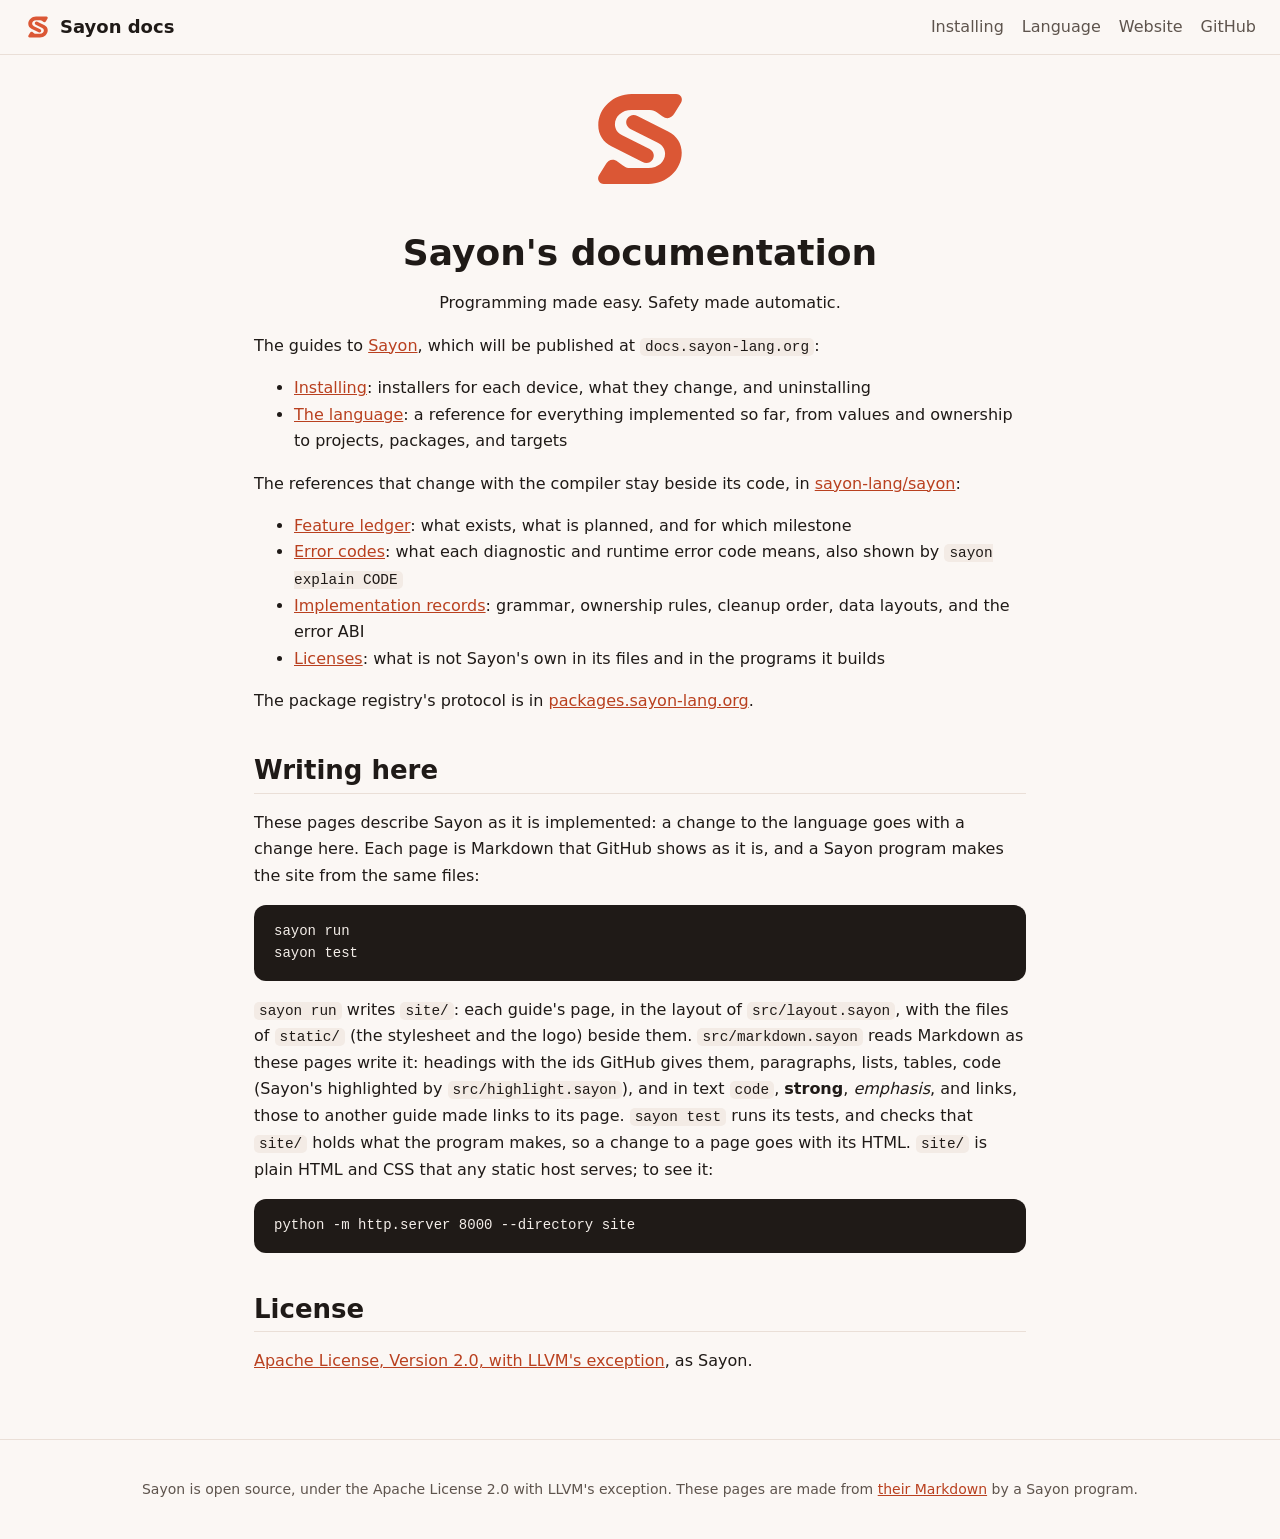
==== site/index.html @ 845d3157 "Make the guides into a site with a Sayon program src/markdown.sayon reads the guides' Markdown into " ====
<!doctype html>
<html lang="en">
<head>
  <meta charset="utf-8">
  <meta name="viewport" content="width=device-width, initial-scale=1">
  <title>Sayon's documentation</title>
  <link rel="icon" href="favicon.ico" sizes="any">
  <link rel="icon" href="images/logo.svg" type="image/svg+xml">
  <link rel="stylesheet" href="style.css">
</head>
<body>
  <header class="bar">
    <a class="brand" href="index.html"><img src="images/logo.svg" alt="" width="28" height="28"> Sayon docs</a>
    <nav aria-label="Guides">
      <a href="installing.html">Installing</a>
      <a href="language.html">Language</a>
      <a href="https://github.com/sayon-lang/www.sayon-lang.org">Website</a>
      <a href="https://github.com/sayon-lang/docs.sayon-lang.org">GitHub</a>
    </nav>
  </header>
  <div class="page">
    <main class="text">
<p align="center">
  <img src="images/logo.svg" alt="Sayon logo" width="120">
</p>
<h1 align="center">Sayon's documentation</h1>
<p align="center">Programming made easy. Safety made automatic.</p>
<p>The guides to <a href="https://github.com/sayon-lang/sayon">Sayon</a>, which will be published at <code>docs.sayon-lang.org</code>:</p>
<ul>
<li><a href="installing.html">Installing</a>: installers for each device, what they change, and uninstalling</li>
<li><a href="language.html">The language</a>: a reference for everything implemented so far, from values and ownership to projects, packages, and targets</li>
</ul>
<p>The references that change with the compiler stay beside its code, in <a href="https://github.com/sayon-lang/sayon/tree/main/docs">sayon-lang/sayon</a>:</p>
<ul>
<li><a href="https://github.com/sayon-lang/sayon/blob/main/docs/features.md">Feature ledger</a>: what exists, what is planned, and for which milestone</li>
<li><a href="https://github.com/sayon-lang/sayon/blob/main/docs/errors.md">Error codes</a>: what each diagnostic and runtime error code means, also shown by <code>sayon explain CODE</code></li>
<li><a href="https://github.com/sayon-lang/sayon/blob/main/docs/implementation.md">Implementation records</a>: grammar, ownership rules, cleanup order, data layouts, and the error ABI</li>
<li><a href="https://github.com/sayon-lang/sayon/blob/main/docs/licenses.md">Licenses</a>: what is not Sayon's own in its files and in the programs it builds</li>
</ul>
<p>The package registry's protocol is in <a href="https://github.com/sayon-lang/packages.sayon-lang.org">packages.sayon-lang.org</a>.</p>
<h2 id="writing-here">Writing here</h2>
<p>These pages describe Sayon as it is implemented: a change to the language goes with a change here. Each page is Markdown that GitHub shows as it is, and a Sayon program makes the site from the same files:</p>
<pre><code class="language-bash">sayon run
sayon test</code></pre>
<p><code>sayon run</code> writes <code>site/</code>: each guide's page, in the layout of <code>src/layout.sayon</code>, with the files of <code>static/</code> (the stylesheet and the logo) beside them. <code>src/markdown.sayon</code> reads Markdown as these pages write it: headings with the ids GitHub gives them, paragraphs, lists, tables, code (Sayon's highlighted by <code>src/highlight.sayon</code>), and in text <code>code</code>, <strong>strong</strong>, <em>emphasis</em>, and links, those to another guide made links to its page. <code>sayon test</code> runs its tests, and checks that <code>site/</code> holds what the program makes, so a change to a page goes with its HTML. <code>site/</code> is plain HTML and CSS that any static host serves; to see it:</p>
<pre><code class="language-bash">python -m http.server 8000 --directory site</code></pre>
<h2 id="license">License</h2>
<p><a href="https://github.com/sayon-lang/docs.sayon-lang.org/blob/main/LICENSE">Apache License, Version 2.0, with LLVM's exception</a>, as Sayon.</p>
    </main>
  </div>
  <footer>
    <p>Sayon is open source, under the Apache License 2.0 with LLVM's exception. These pages are made from <a href="https://github.com/sayon-lang/docs.sayon-lang.org">their Markdown</a> by a Sayon program.</p>
  </footer>
</body>
</html>
---- site/style.css ----
/* Sayon's documentation: the website's colors, and pages made for reading. */

:root {
  --vermilion: #db5735;
  --accent: #b9401f;
  --ink: #1f1a17;
  --muted: #5e544d;
  --paper: #fbf7f4;
  --card: #ffffff;
  --line: #eadfd7;
  --inline-code: #f3ebe5;
  --code-bg: #1f1a17;
  --code-ink: #f4eee9;
  --code-keyword: #ff8f6b;
  --code-type: #f2c46d;
  --code-string: #a6d189;
  --code-number: #e5a8ff;
  --code-comment: #a3978e;
  color-scheme: light dark;
}

@media (prefers-color-scheme: dark) {
  :root {
    --accent: #f07a57;
    --ink: #f4eee9;
    --muted: #c2b6ad;
    --paper: #161210;
    --card: #211b18;
    --line: #3a302b;
    --inline-code: #2b2420;
    --code-bg: #0f0c0a;
  }
}

* {
  box-sizing: border-box;
}

html {
  scroll-padding-top: 16px;
}

body {
  margin: 0;
  background: var(--paper);
  color: var(--ink);
  font: 16px/1.65 system-ui, -apple-system, "Segoe UI", Roboto, "Helvetica Neue", Arial, sans-serif;
}

a {
  color: var(--accent);
}

code,
pre {
  font-family: ui-monospace, "Cascadia Code", "SF Mono", Consolas, "Liberation Mono", monospace;
}

.bar {
  display: flex;
  align-items: center;
  justify-content: space-between;
  gap: 8px 16px;
  flex-wrap: wrap;
  padding: 12px 24px;
  border-bottom: 1px solid var(--line);
}

.brand {
  display: flex;
  align-items: center;
  gap: 8px;
  color: var(--ink);
  font-weight: 700;
  font-size: 18px;
  text-decoration: none;
}

.bar nav {
  display: flex;
  gap: 6px 18px;
  flex-wrap: wrap;
}

.bar nav a {
  color: var(--muted);
  text-decoration: none;
}

.bar nav a:hover,
.bar nav a[aria-current="page"] {
  color: var(--accent);
}

.page {
  max-width: 820px;
  margin: 0 auto;
  padding: 8px 24px 48px;
}

.page.with-contents {
  display: grid;
  grid-template-columns: 240px minmax(0, 1fr);
  gap: 40px;
  max-width: 1120px;
}

.contents {
  position: sticky;
  top: 0;
  align-self: start;
  max-height: 100vh;
  overflow-y: auto;
  padding: 24px 0;
  font-size: 14px;
}

.contents p {
  margin: 0 0 8px;
  color: var(--muted);
  font-weight: 600;
}

.contents ul {
  margin: 0;
  padding: 0;
  list-style: none;
}

.contents ul ul {
  padding-left: 14px;
}

.contents a {
  display: block;
  padding: 2px 0;
  color: var(--muted);
  text-decoration: none;
}

.contents a:hover {
  color: var(--accent);
}

.text {
  min-width: 0;
}

.text h1 {
  margin: 24px 0 16px;
  font-size: 36px;
  line-height: 1.2;
}

.text h2 {
  margin: 40px 0 12px;
  padding-bottom: 6px;
  border-bottom: 1px solid var(--line);
  font-size: 26px;
  line-height: 1.25;
}

.text h3 {
  margin: 28px 0 10px;
  font-size: 20px;
}

.text p,
.text li {
  overflow-wrap: anywhere;
}

.text :not(pre) > code {
  padding: 1px 5px;
  border-radius: 5px;
  background: var(--inline-code);
  font-size: 0.9em;
}

pre {
  margin: 16px 0;
  padding: 16px 20px;
  overflow-x: auto;
  border-radius: 12px;
  background: var(--code-bg);
  color: var(--code-ink);
  font-size: 14px;
  line-height: 1.55;
}

.k { color: var(--code-keyword); }
.t { color: var(--code-type); }
.f { color: var(--code-ink); font-weight: 600; }
.s { color: var(--code-string); }
.i { color: var(--code-ink); }
.n { color: var(--code-number); }
.c { color: var(--code-comment); font-style: italic; }

.table {
  margin: 16px 0;
  overflow-x: auto;
}

table {
  width: 100%;
  border-collapse: collapse;
  font-size: 15px;
}

th,
td {
  padding: 8px 12px;
  border: 1px solid var(--line);
  text-align: left;
  vertical-align: top;
}

th {
  background: var(--card);
}

footer {
  padding: 24px;
  border-top: 1px solid var(--line);
  color: var(--muted);
  font-size: 14px;
  text-align: center;
}

@media (max-width: 860px) {
  .page.with-contents {
    display: block;
  }

  .contents {
    display: none;
  }
}

@media (max-width: 560px) {
  .bar {
    justify-content: center;
    padding: 12px 16px;
  }

  .page {
    padding: 8px 16px 40px;
  }

  .text h1 {
    font-size: 30px;
  }
}
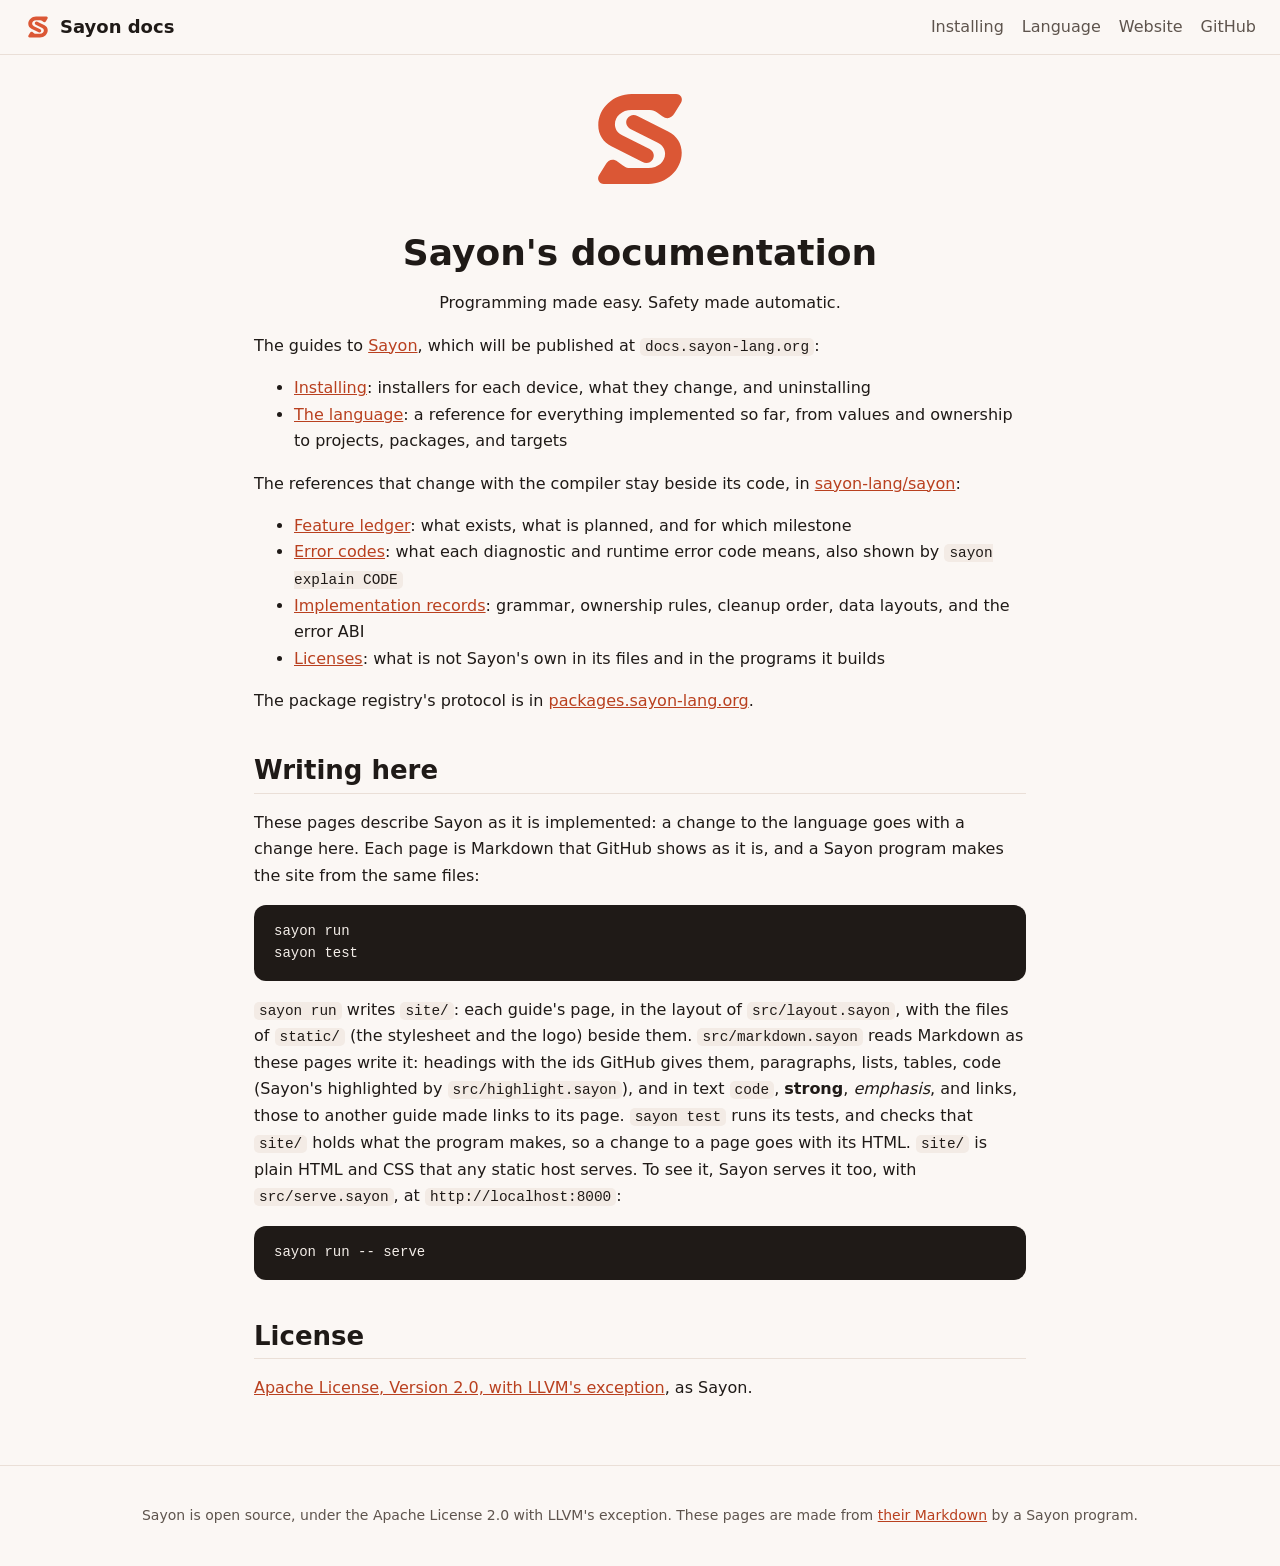
==== commit ae2dbc41: "Serve the site with Sayon: sayon run -- serve src/serve.sayon answers each file with its type and a " ====
--- a/site/index.html
+++ b/site/index.html
@@ -42,8 +42,8 @@
 <p>These pages describe Sayon as it is implemented: a change to the language goes with a change here. Each page is Markdown that GitHub shows as it is, and a Sayon program makes the site from the same files:</p>
 <pre><code class="language-bash">sayon run
 sayon test</code></pre>
-<p><code>sayon run</code> writes <code>site/</code>: each guide's page, in the layout of <code>src/layout.sayon</code>, with the files of <code>static/</code> (the stylesheet and the logo) beside them. <code>src/markdown.sayon</code> reads Markdown as these pages write it: headings with the ids GitHub gives them, paragraphs, lists, tables, code (Sayon's highlighted by <code>src/highlight.sayon</code>), and in text <code>code</code>, <strong>strong</strong>, <em>emphasis</em>, and links, those to another guide made links to its page. <code>sayon test</code> runs its tests, and checks that <code>site/</code> holds what the program makes, so a change to a page goes with its HTML. <code>site/</code> is plain HTML and CSS that any static host serves; to see it:</p>
-<pre><code class="language-bash">python -m http.server 8000 --directory site</code></pre>
+<p><code>sayon run</code> writes <code>site/</code>: each guide's page, in the layout of <code>src/layout.sayon</code>, with the files of <code>static/</code> (the stylesheet and the logo) beside them. <code>src/markdown.sayon</code> reads Markdown as these pages write it: headings with the ids GitHub gives them, paragraphs, lists, tables, code (Sayon's highlighted by <code>src/highlight.sayon</code>), and in text <code>code</code>, <strong>strong</strong>, <em>emphasis</em>, and links, those to another guide made links to its page. <code>sayon test</code> runs its tests, and checks that <code>site/</code> holds what the program makes, so a change to a page goes with its HTML. <code>site/</code> is plain HTML and CSS that any static host serves. To see it, Sayon serves it too, with <code>src/serve.sayon</code>, at <code>http://localhost:8000</code>:</p>
+<pre><code class="language-bash">sayon run -- serve</code></pre>
 <h2 id="license">License</h2>
 <p><a href="https://github.com/sayon-lang/docs.sayon-lang.org/blob/main/LICENSE">Apache License, Version 2.0, with LLVM's exception</a>, as Sayon.</p>
     </main>
